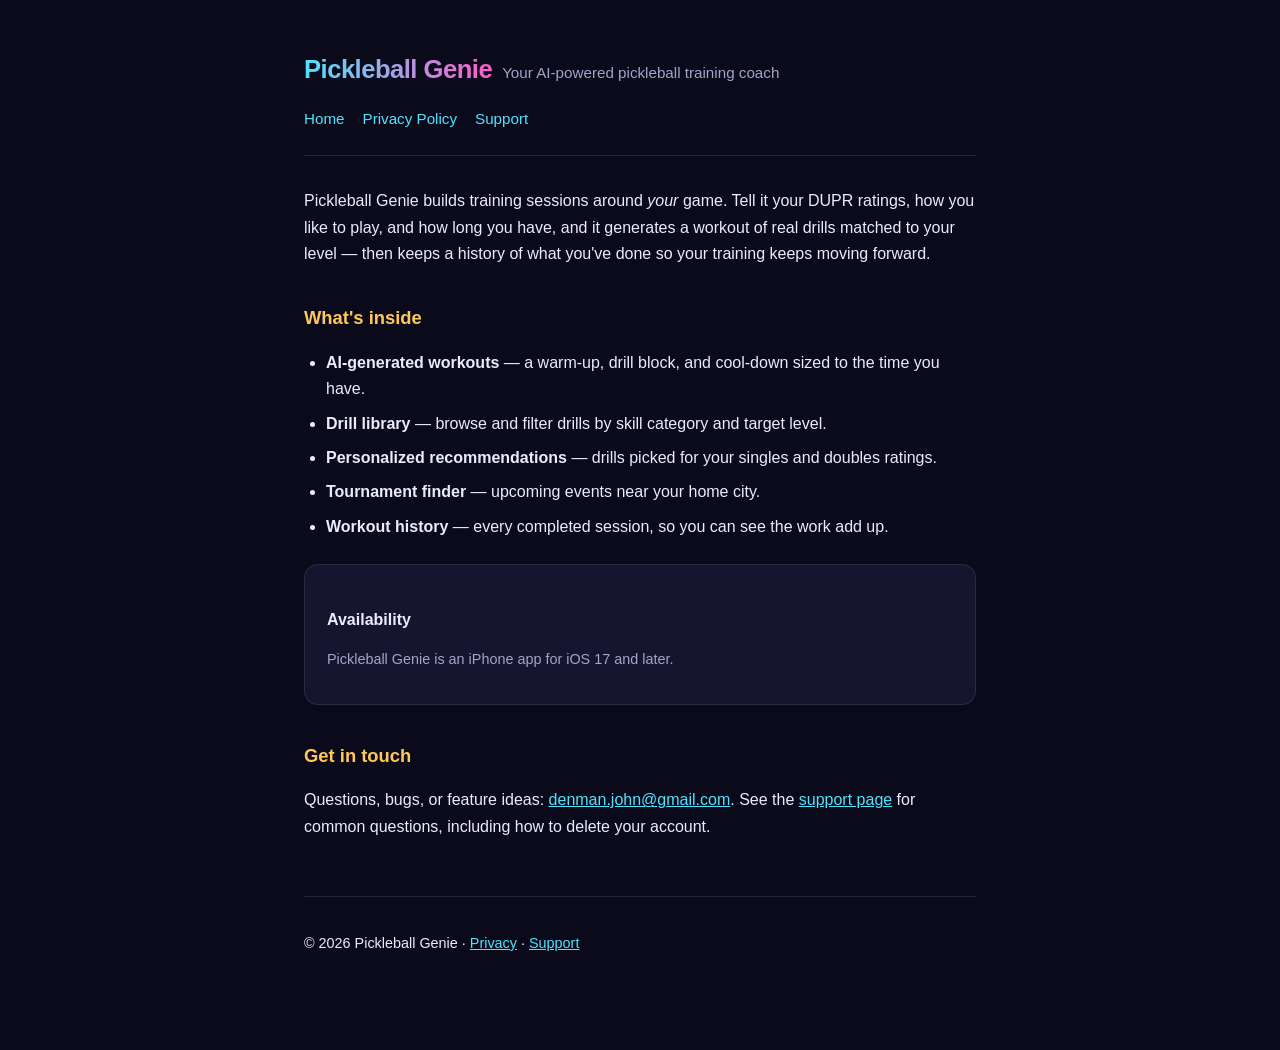
==== docs/index.html @ 3b78fc7e "Close App Store submission gaps for v1.0 Drops the last review-blocking items before the first App S" ====
<!DOCTYPE html>
<html lang="en">
<head>
<meta charset="utf-8">
<meta name="viewport" content="width=device-width, initial-scale=1">
<title>Pickleball Genie</title>
<link rel="stylesheet" href="style.css">
</head>
<body>
<div class="wrap">
  <header>
    <div class="brand">
      <h1>Pickleball Genie</h1>
      <span class="tag">Your AI-powered pickleball training coach</span>
    </div>
    <nav>
      <a href="index.html">Home</a>
      <a href="privacy.html">Privacy Policy</a>
      <a href="support.html">Support</a>
    </nav>
  </header>

  <p>Pickleball Genie builds training sessions around <em>your</em> game. Tell it your DUPR ratings, how you like
  to play, and how long you have, and it generates a workout of real drills matched to your level — then keeps
  a history of what you've done so your training keeps moving forward.</p>

  <h2>What's inside</h2>
  <ul>
    <li><strong>AI-generated workouts</strong> — a warm-up, drill block, and cool-down sized to the time you have.</li>
    <li><strong>Drill library</strong> — browse and filter drills by skill category and target level.</li>
    <li><strong>Personalized recommendations</strong> — drills picked for your singles and doubles ratings.</li>
    <li><strong>Tournament finder</strong> — upcoming events near your home city.</li>
    <li><strong>Workout history</strong> — every completed session, so you can see the work add up.</li>
  </ul>

  <div class="card">
    <h3>Availability</h3>
    <p class="meta">Pickleball Genie is an iPhone app for iOS 17 and later.</p>
  </div>

  <h2>Get in touch</h2>
  <p>Questions, bugs, or feature ideas: <a href="mailto:denman.john@gmail.com">denman.john@gmail.com</a>.
  See the <a href="support.html">support page</a> for common questions, including how to delete your account.</p>

  <footer>
    <p>&copy; 2026 Pickleball Genie &middot; <a href="privacy.html">Privacy</a> &middot; <a href="support.html">Support</a></p>
  </footer>
</div>
</body>
</html>
---- docs/style.css ----
:root {
  --deep-space: #0b0a1a;
  --nebula: #16142e;
  --starlight: #eceaff;
  --muted: #a7a2c8;
  --cyan: #4fe3ff;
  --magenta: #ff5cc8;
  --gold: #ffc857;
}

* { box-sizing: border-box; }

body {
  margin: 0;
  padding: 0;
  background: var(--deep-space);
  color: var(--starlight);
  font: 16px/1.65 -apple-system, BlinkMacSystemFont, "Segoe UI", Roboto, Helvetica, Arial, sans-serif;
}

.wrap {
  max-width: 720px;
  margin: 0 auto;
  padding: 48px 24px 80px;
}

header {
  border-bottom: 1px solid rgba(236, 234, 255, 0.12);
  padding-bottom: 24px;
  margin-bottom: 32px;
}

.brand {
  display: flex;
  align-items: baseline;
  gap: 10px;
  flex-wrap: wrap;
}

.brand h1 {
  margin: 0;
  font-size: 1.6rem;
  letter-spacing: -0.02em;
  background: linear-gradient(90deg, var(--cyan), var(--magenta));
  -webkit-background-clip: text;
  background-clip: text;
  color: transparent;
}

.brand .tag {
  color: var(--muted);
  font-size: 0.95rem;
}

nav {
  margin-top: 16px;
  display: flex;
  gap: 18px;
  flex-wrap: wrap;
}

nav a {
  color: var(--cyan);
  text-decoration: none;
  font-size: 0.95rem;
}

nav a:hover { text-decoration: underline; }

h2 {
  margin: 36px 0 10px;
  font-size: 1.15rem;
  color: var(--gold);
}

h3 {
  margin: 24px 0 8px;
  font-size: 1rem;
  color: var(--starlight);
}

p, li { color: var(--starlight); }

ul { padding-left: 22px; }

li { margin-bottom: 8px; }

a { color: var(--cyan); }

.meta {
  color: var(--muted);
  font-size: 0.9rem;
}

.card {
  background: var(--nebula);
  border: 1px solid rgba(236, 234, 255, 0.1);
  border-radius: 14px;
  padding: 18px 22px;
  margin: 24px 0;
}

table {
  width: 100%;
  border-collapse: collapse;
  margin: 16px 0;
  font-size: 0.95rem;
}

th, td {
  text-align: left;
  padding: 10px 12px;
  border-bottom: 1px solid rgba(236, 234, 255, 0.1);
  vertical-align: top;
}

th { color: var(--muted); font-weight: 600; }

footer {
  margin-top: 56px;
  padding-top: 20px;
  border-top: 1px solid rgba(236, 234, 255, 0.12);
  color: var(--muted);
  font-size: 0.9rem;
}

@media (max-width: 520px) {
  .wrap { padding: 32px 18px 64px; }
  table, thead, tbody, th, td, tr { display: block; }
  thead { display: none; }
  td { border: none; padding: 4px 0; }
  tr {
    border-bottom: 1px solid rgba(236, 234, 255, 0.1);
    padding: 12px 0;
  }
  td::before {
    content: attr(data-label);
    display: block;
    color: var(--muted);
    font-size: 0.82rem;
  }
}
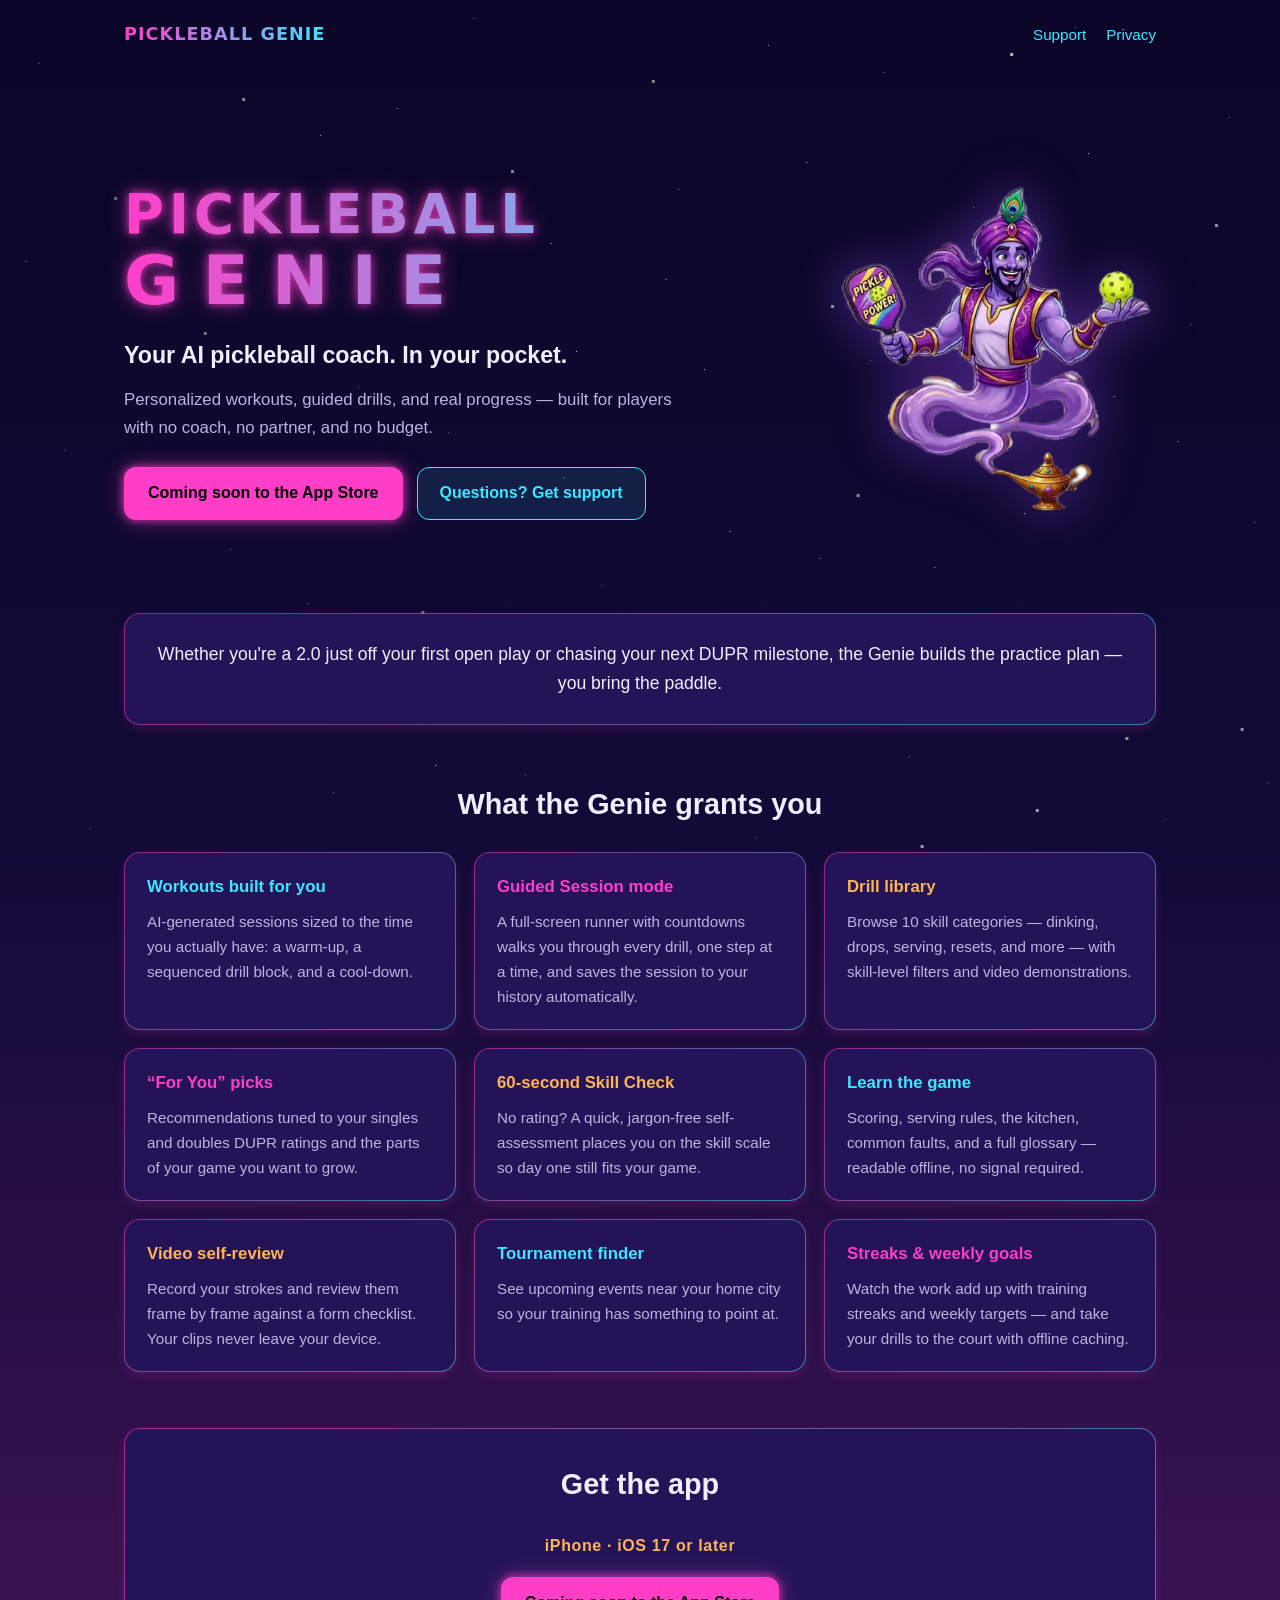
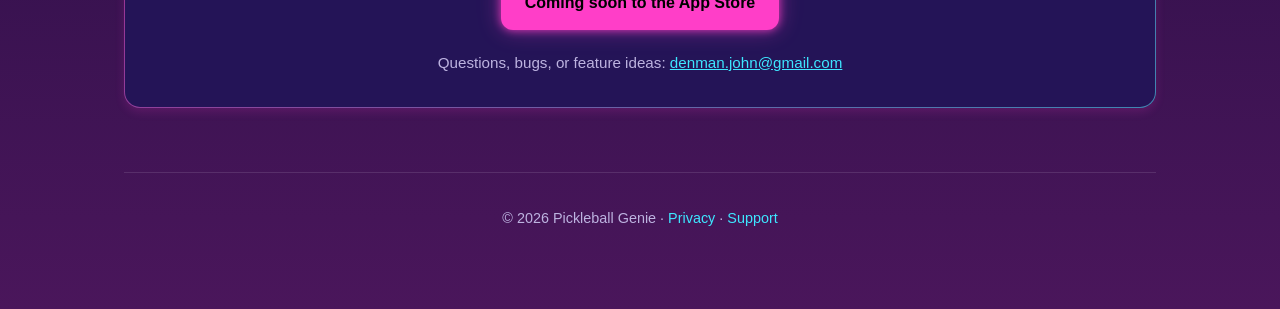
==== commit c8b15855: "Rebuild GitHub Pages landing page with synthwave marketing design Replace the plain text landing pag" ====
--- a/docs/index.html
+++ b/docs/index.html
@@ -3,44 +3,103 @@
 <head>
 <meta charset="utf-8">
 <meta name="viewport" content="width=device-width, initial-scale=1">
-<title>Pickleball Genie</title>
-<link rel="stylesheet" href="style.css">
+<title>Pickleball Genie — AI Pickleball Training for iPhone</title>
+<meta name="description" content="AI-generated pickleball workouts sized to your time and DUPR level. Drill library, guided sessions, skill check, and offline training — no coach, no partner, no budget required. Coming soon to the App Store.">
+<meta name="theme-color" content="#120A38">
+<link rel="icon" type="image/png" sizes="32x32" href="img/favicon-32.png">
+<link rel="apple-touch-icon" href="img/apple-touch-icon.png">
+<link rel="stylesheet" href="landing.css">
+<meta property="og:type" content="website">
+<meta property="og:title" content="Pickleball Genie — AI Pickleball Training for iPhone">
+<meta property="og:description" content="Your AI pickleball coach. Personalized drills, guided sessions, and progress tracking. Coming soon to the App Store.">
+<meta property="og:url" content="https://denmanjohn-maker.github.io/pickleball-training-genie-ios/">
+<meta property="og:image" content="https://denmanjohn-maker.github.io/pickleball-training-genie-ios/img/og.jpg">
+<meta property="og:image:width" content="1200">
+<meta property="og:image:height" content="630">
+<meta name="twitter:card" content="summary_large_image">
 </head>
 <body>
-<div class="wrap">
-  <header>
-    <div class="brand">
-      <h1>Pickleball Genie</h1>
-      <span class="tag">Your AI-powered pickleball training coach</span>
+<div class="page">
+  <nav class="topnav" aria-label="Site">
+    <a class="nav-brand" href="index.html">PICKLEBALL GENIE</a>
+    <div class="nav-links">
+      <a href="support.html">Support</a>
+      <a href="privacy.html">Privacy</a>
     </div>
-    <nav>
-      <a href="index.html">Home</a>
-      <a href="privacy.html">Privacy Policy</a>
-      <a href="support.html">Support</a>
-    </nav>
-  </header>
+  </nav>
 
-  <p>Pickleball Genie builds training sessions around <em>your</em> game. Tell it your DUPR ratings, how you like
-  to play, and how long you have, and it generates a workout of real drills matched to your level — then keeps
-  a history of what you've done so your training keeps moving forward.</p>
+  <main>
+    <section class="hero">
+      <div class="hero-copy">
+        <h1 class="wordmark">
+          <span class="line1">PICKLEBALL</span>
+          <span class="line2">GENIE</span>
+        </h1>
+        <p class="tagline">Your AI pickleball coach. In your pocket.</p>
+        <p class="subline">Personalized workouts, guided drills, and real progress &mdash; built for players with no coach, no partner, and no budget.</p>
+        <div class="cta-row">
+          <span class="pill-primary">Coming soon to the App&nbsp;Store</span>
+          <a class="pill-secondary" href="support.html">Questions? Get support</a>
+        </div>
+      </div>
+      <div class="hero-art">
+        <img src="img/genie-hero.png" alt="The Pickleball Genie mascot — a smiling purple genie holding a pickleball paddle and a golden lamp" width="435" height="456">
+      </div>
+    </section>
 
-  <h2>What's inside</h2>
-  <ul>
-    <li><strong>AI-generated workouts</strong> — a warm-up, drill block, and cool-down sized to the time you have.</li>
-    <li><strong>Drill library</strong> — browse and filter drills by skill category and target level.</li>
-    <li><strong>Personalized recommendations</strong> — drills picked for your singles and doubles ratings.</li>
-    <li><strong>Tournament finder</strong> — upcoming events near your home city.</li>
-    <li><strong>Workout history</strong> — every completed session, so you can see the work add up.</li>
-  </ul>
+    <section class="mission" aria-label="Mission">
+      <p>Whether you're a 2.0 just off your first open play or chasing your next DUPR milestone, the Genie builds the practice plan &mdash; you bring the paddle.</p>
+    </section>
 
-  <div class="card">
-    <h3>Availability</h3>
-    <p class="meta">Pickleball Genie is an iPhone app for iOS 17 and later.</p>
-  </div>
+    <section aria-labelledby="features-title">
+      <h2 class="section-title" id="features-title">What the Genie grants you</h2>
+      <div class="feature-grid">
+        <div class="feature-card accent-cyan">
+          <h3>Workouts built for you</h3>
+          <p>AI-generated sessions sized to the time you actually have: a warm-up, a sequenced drill block, and a cool-down.</p>
+        </div>
+        <div class="feature-card accent-magenta">
+          <h3>Guided Session mode</h3>
+          <p>A full-screen runner with countdowns walks you through every drill, one step at a time, and saves the session to your history automatically.</p>
+        </div>
+        <div class="feature-card accent-gold">
+          <h3>Drill library</h3>
+          <p>Browse 10 skill categories &mdash; dinking, drops, serving, resets, and more &mdash; with skill-level filters and video demonstrations.</p>
+        </div>
+        <div class="feature-card accent-magenta">
+          <h3>&ldquo;For You&rdquo; picks</h3>
+          <p>Recommendations tuned to your singles and doubles DUPR ratings and the parts of your game you want to grow.</p>
+        </div>
+        <div class="feature-card accent-gold">
+          <h3>60-second Skill Check</h3>
+          <p>No rating? A quick, jargon-free self-assessment places you on the skill scale so day one still fits your game.</p>
+        </div>
+        <div class="feature-card accent-cyan">
+          <h3>Learn the game</h3>
+          <p>Scoring, serving rules, the kitchen, common faults, and a full glossary &mdash; readable offline, no signal required.</p>
+        </div>
+        <div class="feature-card accent-gold">
+          <h3>Video self-review</h3>
+          <p>Record your strokes and review them frame by frame against a form checklist. Your clips never leave your device.</p>
+        </div>
+        <div class="feature-card accent-cyan">
+          <h3>Tournament finder</h3>
+          <p>See upcoming events near your home city so your training has something to point at.</p>
+        </div>
+        <div class="feature-card accent-magenta">
+          <h3>Streaks &amp; weekly goals</h3>
+          <p>Watch the work add up with training streaks and weekly targets &mdash; and take your drills to the court with offline caching.</p>
+        </div>
+      </div>
+    </section>
 
-  <h2>Get in touch</h2>
-  <p>Questions, bugs, or feature ideas: <a href="mailto:denman.john@gmail.com">denman.john@gmail.com</a>.
-  See the <a href="support.html">support page</a> for common questions, including how to delete your account.</p>
+    <section class="availability" aria-labelledby="availability-title">
+      <h2 class="section-title" id="availability-title">Get the app</h2>
+      <p class="platform">iPhone &middot; iOS 17 or later</p>
+      <span class="pill-primary">Coming soon to the App&nbsp;Store</span>
+      <p class="contact">Questions, bugs, or feature ideas: <a href="mailto:denman.john@gmail.com">denman.john@gmail.com</a></p>
+    </section>
+  </main>
 
   <footer>
     <p>&copy; 2026 Pickleball Genie &middot; <a href="privacy.html">Privacy</a> &middot; <a href="support.html">Support</a></p>
--- a/docs/landing.css
+++ b/docs/landing.css
@@ -0,0 +1,325 @@
+/* Pickleball Genie landing page — palette mirrors Theme/AppTheme.swift */
+
+:root {
+  --deep-space: #120A38;
+  --nebula: #241457;
+  --magenta: #FF3EC8;
+  --cyan: #3EE6FF;
+  --purple: #8F45E8;
+  --comet: #FF4D6A;
+  --gold: #FFB454;
+  --starlight: #F2EDFF;
+  --muted: #BDB3E0;
+}
+
+* { box-sizing: border-box; }
+
+html { scroll-behavior: smooth; }
+
+body {
+  margin: 0;
+  padding: 0;
+  min-height: 100vh;
+  background-color: var(--deep-space);
+  background-image: linear-gradient(to bottom, #0B0627 0%, #120A38 45%, #4A165B 100%);
+  color: var(--starlight);
+  font: 16px/1.65 -apple-system, BlinkMacSystemFont, "Segoe UI", Roboto, Helvetica, Arial, sans-serif;
+}
+
+/* Static star field: one 1px dot + ~70 box-shadow copies, vw/vh so it covers any viewport */
+body::before {
+  content: "";
+  position: fixed;
+  inset: 0;
+  z-index: 0;
+  pointer-events: none;
+  width: 1px;
+  height: 1px;
+  box-shadow:
+    3vw 7vh 0 0 rgba(255,255,255,.55), 9vw 22vh 0 1px rgba(255,255,255,.4),
+    14vw 4vh 0 0 rgba(255,255,255,.8), 18vw 61vh 0 0 rgba(255,255,255,.45),
+    22vw 33vh 0 1px rgba(255,255,255,.6), 26vw 88vh 0 0 rgba(255,255,255,.5),
+    31vw 12vh 0 0 rgba(255,255,255,.7), 35vw 48vh 0 0 rgba(255,255,255,.4),
+    38vw 79vh 0 1px rgba(255,255,255,.55), 43vw 27vh 0 0 rgba(255,255,255,.85),
+    47vw 65vh 0 0 rgba(255,255,255,.45), 51vw 9vh 0 1px rgba(255,255,255,.5),
+    55vw 41vh 0 0 rgba(255,255,255,.65), 59vw 93vh 0 0 rgba(255,255,255,.4),
+    63vw 18vh 0 0 rgba(255,255,255,.75), 67vw 55vh 0 1px rgba(255,255,255,.5),
+    71vw 84vh 0 0 rgba(255,255,255,.6), 75vw 30vh 0 0 rgba(255,255,255,.45),
+    79vw 6vh 0 1px rgba(255,255,255,.7), 83vw 70vh 0 0 rgba(255,255,255,.5),
+    87vw 44vh 0 0 rgba(255,255,255,.8), 91vw 91vh 0 0 rgba(255,255,255,.4),
+    95vw 25vh 0 1px rgba(255,255,255,.55), 98vw 58vh 0 0 rgba(255,255,255,.6),
+    5vw 50vh 0 0 rgba(255,255,255,.4), 11vw 76vh 0 0 rgba(255,255,255,.65),
+    16vw 37vh 0 1px rgba(255,255,255,.45), 20vw 95vh 0 0 rgba(255,255,255,.5),
+    25vw 15vh 0 0 rgba(255,255,255,.6), 29vw 52vh 0 0 rgba(255,255,255,.75),
+    33vw 68vh 0 1px rgba(255,255,255,.4), 37vw 2vh 0 0 rgba(255,255,255,.55),
+    41vw 86vh 0 0 rgba(255,255,255,.5), 45vw 39vh 0 0 rgba(255,255,255,.7),
+    49vw 74vh 0 1px rgba(255,255,255,.45), 53vw 21vh 0 0 rgba(255,255,255,.6),
+    57vw 59vh 0 0 rgba(255,255,255,.85), 61vw 98vh 0 0 rgba(255,255,255,.4),
+    65vw 34vh 0 1px rgba(255,255,255,.55), 69vw 8vh 0 0 rgba(255,255,255,.5),
+    73vw 63vh 0 0 rgba(255,255,255,.65), 77vw 46vh 0 0 rgba(255,255,255,.4),
+    81vw 90vh 0 1px rgba(255,255,255,.6), 85vw 17vh 0 0 rgba(255,255,255,.75),
+    89vw 71vh 0 0 rgba(255,255,255,.45), 93vw 36vh 0 0 rgba(255,255,255,.5),
+    97vw 81vh 0 1px rgba(255,255,255,.55), 2vw 29vh 0 0 rgba(255,255,255,.65),
+    7vw 92vh 0 0 rgba(255,255,255,.4), 13vw 56vh 0 0 rgba(255,255,255,.7),
+    19vw 11vh 0 1px rgba(255,255,255,.5), 24vw 67vh 0 0 rgba(255,255,255,.6),
+    28vw 43vh 0 0 rgba(255,255,255,.45), 34vw 85vh 0 0 rgba(255,255,255,.8),
+    40vw 19vh 0 1px rgba(255,255,255,.5), 44vw 53vh 0 0 rgba(255,255,255,.6),
+    48vw 97vh 0 0 rgba(255,255,255,.4), 52vw 31vh 0 0 rgba(255,255,255,.7),
+    56vw 77vh 0 1px rgba(255,255,255,.45), 60vw 5vh 0 0 rgba(255,255,255,.55),
+    64vw 62vh 0 0 rgba(255,255,255,.65), 68vw 40vh 0 0 rgba(255,255,255,.4),
+    72vw 94vh 0 1px rgba(255,255,255,.6), 76vw 23vh 0 0 rgba(255,255,255,.5),
+    80vw 57vh 0 0 rgba(255,255,255,.75), 84vw 3vh 0 0 rgba(255,255,255,.45),
+    88vw 82vh 0 1px rgba(255,255,255,.55), 92vw 49vh 0 0 rgba(255,255,255,.65),
+    96vw 13vh 0 0 rgba(255,255,255,.5), 99vw 87vh 0 0 rgba(255,255,255,.4);
+}
+
+.page {
+  position: relative;
+  z-index: 1;
+  max-width: 1080px;
+  margin: 0 auto;
+  padding: 0 24px 64px;
+}
+
+/* ---------- Nav ---------- */
+
+.topnav {
+  display: flex;
+  align-items: center;
+  justify-content: space-between;
+  gap: 16px;
+  padding: 20px 0;
+}
+
+.topnav .nav-brand {
+  font-family: ui-rounded, "SF Pro Rounded", "Arial Rounded MT Bold", system-ui, sans-serif;
+  font-weight: 900;
+  font-size: 1.1rem;
+  letter-spacing: 0.06em;
+  text-decoration: none;
+  background: linear-gradient(90deg, var(--magenta), var(--cyan));
+  -webkit-background-clip: text;
+  background-clip: text;
+  color: transparent;
+}
+
+.topnav .nav-links {
+  display: flex;
+  gap: 20px;
+}
+
+.topnav .nav-links a {
+  color: var(--cyan);
+  text-decoration: none;
+  font-size: 0.95rem;
+}
+
+.topnav .nav-links a:hover { text-decoration: underline; }
+
+/* ---------- Hero ---------- */
+
+.hero {
+  display: flex;
+  flex-direction: column;
+  align-items: center;
+  gap: 32px;
+  padding: 40px 0 24px;
+  text-align: center;
+}
+
+.wordmark {
+  margin: 0;
+  filter: drop-shadow(0 0 4px rgba(255, 62, 200, .8)) drop-shadow(0 0 10px rgba(255, 62, 200, .35));
+}
+
+.wordmark span {
+  display: block;
+  font-family: ui-rounded, "SF Pro Rounded", "Arial Rounded MT Bold", system-ui, sans-serif;
+  font-weight: 900;
+  line-height: 1.08;
+  background: linear-gradient(90deg, var(--magenta), var(--cyan));
+  -webkit-background-clip: text;
+  background-clip: text;
+  color: transparent;
+}
+
+.wordmark .line1 {
+  font-size: clamp(2rem, 8vw, 3.4rem);
+  letter-spacing: 0.09em;
+  margin-right: -0.09em; /* balance trailing tracking so the line centers optically */
+}
+
+.wordmark .line2 {
+  font-size: clamp(2.4rem, 10vw, 4.2rem);
+  letter-spacing: 0.35em;
+  margin-right: -0.35em;
+}
+
+.tagline {
+  margin: 18px 0 0;
+  font-size: clamp(1.15rem, 3vw, 1.45rem);
+  font-weight: 700;
+  color: var(--starlight);
+}
+
+.subline {
+  margin: 12px auto 0;
+  max-width: 34em;
+  color: var(--muted);
+  font-size: 1.05rem;
+}
+
+.cta-row {
+  display: flex;
+  flex-wrap: wrap;
+  gap: 14px;
+  justify-content: center;
+  margin-top: 26px;
+}
+
+.pill-primary {
+  display: inline-block;
+  background: var(--magenta);
+  color: #000;
+  font-weight: 700;
+  padding: 13px 24px;
+  border-radius: 12px;
+  text-decoration: none;
+  filter: drop-shadow(0 0 4px rgba(255, 62, 200, .8)) drop-shadow(0 0 10px rgba(255, 62, 200, .35));
+}
+
+.pill-secondary {
+  display: inline-block;
+  border: 1.5px solid var(--cyan);
+  background: rgba(62, 230, 255, .1);
+  color: var(--cyan);
+  font-weight: 600;
+  padding: 12px 22px;
+  border-radius: 12px;
+  text-decoration: none;
+  transition: background .2s ease;
+}
+
+.pill-secondary:hover { background: rgba(62, 230, 255, .2); }
+
+.hero-art img {
+  max-width: min(320px, 70vw);
+  height: auto;
+  filter: drop-shadow(0 0 24px rgba(143, 69, 232, .5));
+}
+
+/* ---------- Sections ---------- */
+
+section { margin-top: 56px; }
+
+.section-title {
+  margin: 0 0 24px;
+  font-size: clamp(1.4rem, 4vw, 1.8rem);
+  text-align: center;
+  color: var(--starlight);
+}
+
+.mission {
+  background: linear-gradient(var(--nebula), var(--nebula)) padding-box,
+              linear-gradient(135deg, rgba(255, 62, 200, .55), rgba(62, 230, 255, .55)) border-box;
+  border: 1px solid transparent;
+  border-radius: 16px;
+  box-shadow: 0 4px 10px rgba(255, 62, 200, .15);
+  padding: 26px 28px;
+  text-align: center;
+  font-size: 1.1rem;
+}
+
+.mission p { margin: 0; }
+
+/* ---------- Feature grid ---------- */
+
+.feature-grid {
+  display: grid;
+  grid-template-columns: repeat(auto-fit, minmax(280px, 1fr));
+  gap: 18px;
+}
+
+.feature-card {
+  background: linear-gradient(var(--nebula), var(--nebula)) padding-box,
+              linear-gradient(135deg, rgba(255, 62, 200, .55), rgba(62, 230, 255, .55)) border-box;
+  border: 1px solid transparent;
+  border-radius: 16px;
+  box-shadow: 0 4px 10px rgba(255, 62, 200, .15);
+  padding: 20px 22px;
+}
+
+.feature-card h3 {
+  margin: 0 0 8px;
+  font-size: 1.05rem;
+}
+
+.feature-card p {
+  margin: 0;
+  color: var(--muted);
+  font-size: 0.95rem;
+}
+
+.accent-cyan h3 { color: var(--cyan); }
+.accent-magenta h3 { color: var(--magenta); }
+.accent-gold h3 { color: var(--gold); }
+
+/* ---------- Availability / closing ---------- */
+
+.availability {
+  background: linear-gradient(var(--nebula), var(--nebula)) padding-box,
+              linear-gradient(135deg, rgba(255, 62, 200, .55), rgba(62, 230, 255, .55)) border-box;
+  border: 1px solid transparent;
+  border-radius: 16px;
+  box-shadow: 0 4px 10px rgba(255, 62, 200, .15);
+  padding: 32px 28px;
+  text-align: center;
+}
+
+.availability .platform {
+  margin: 0 0 18px;
+  color: var(--gold);
+  font-weight: 700;
+  letter-spacing: 0.04em;
+}
+
+.availability .contact {
+  margin: 20px 0 0;
+  color: var(--muted);
+  font-size: 0.95rem;
+}
+
+.availability a { color: var(--cyan); }
+
+/* ---------- Footer ---------- */
+
+footer {
+  margin-top: 64px;
+  padding-top: 20px;
+  border-top: 1px solid rgba(242, 237, 255, .12);
+  color: var(--muted);
+  font-size: 0.9rem;
+  text-align: center;
+}
+
+footer a { color: var(--cyan); text-decoration: none; }
+footer a:hover { text-decoration: underline; }
+
+/* ---------- Desktop ---------- */
+
+@media (min-width: 768px) {
+  .hero {
+    flex-direction: row;
+    text-align: left;
+    justify-content: space-between;
+    padding: 56px 0 32px;
+  }
+
+  .hero-copy { flex: 1 1 55%; }
+
+  .subline { margin-left: 0; }
+
+  .cta-row { justify-content: flex-start; }
+
+  .hero-art { flex: 0 0 auto; }
+}
